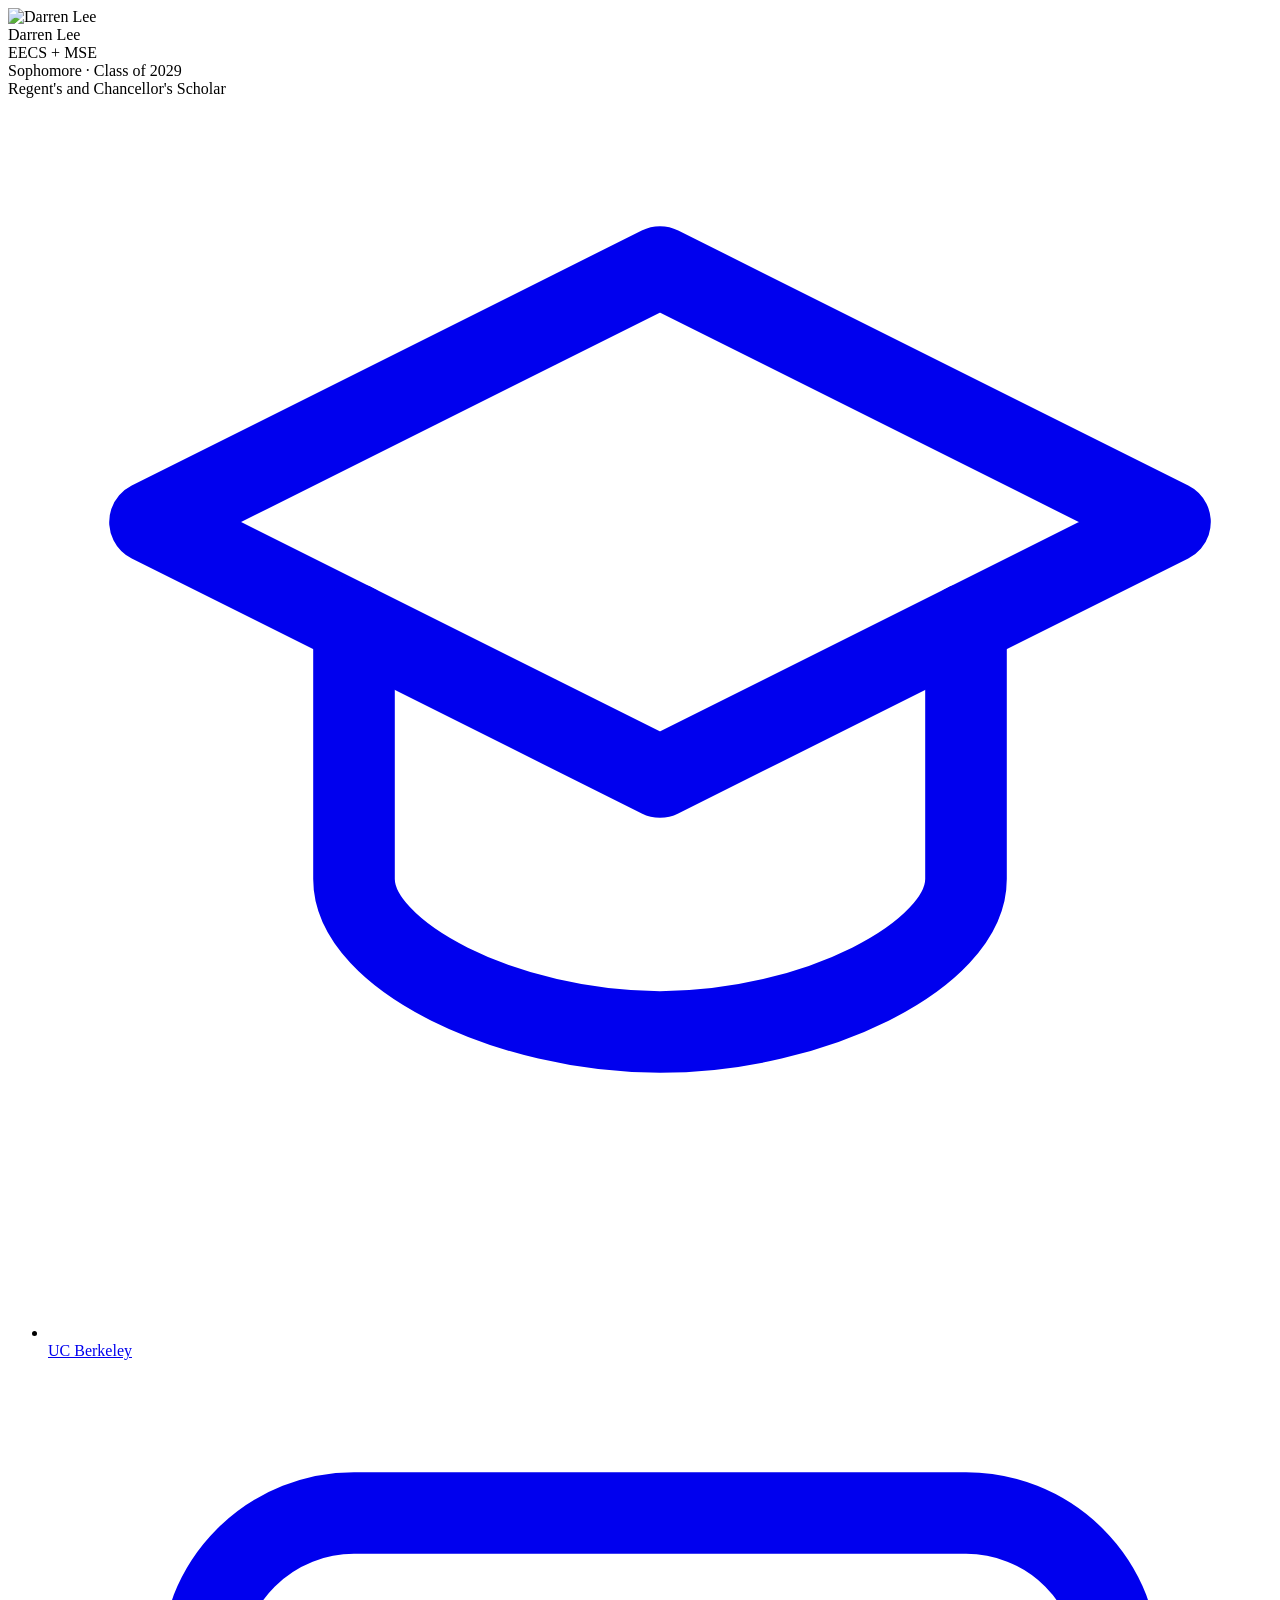
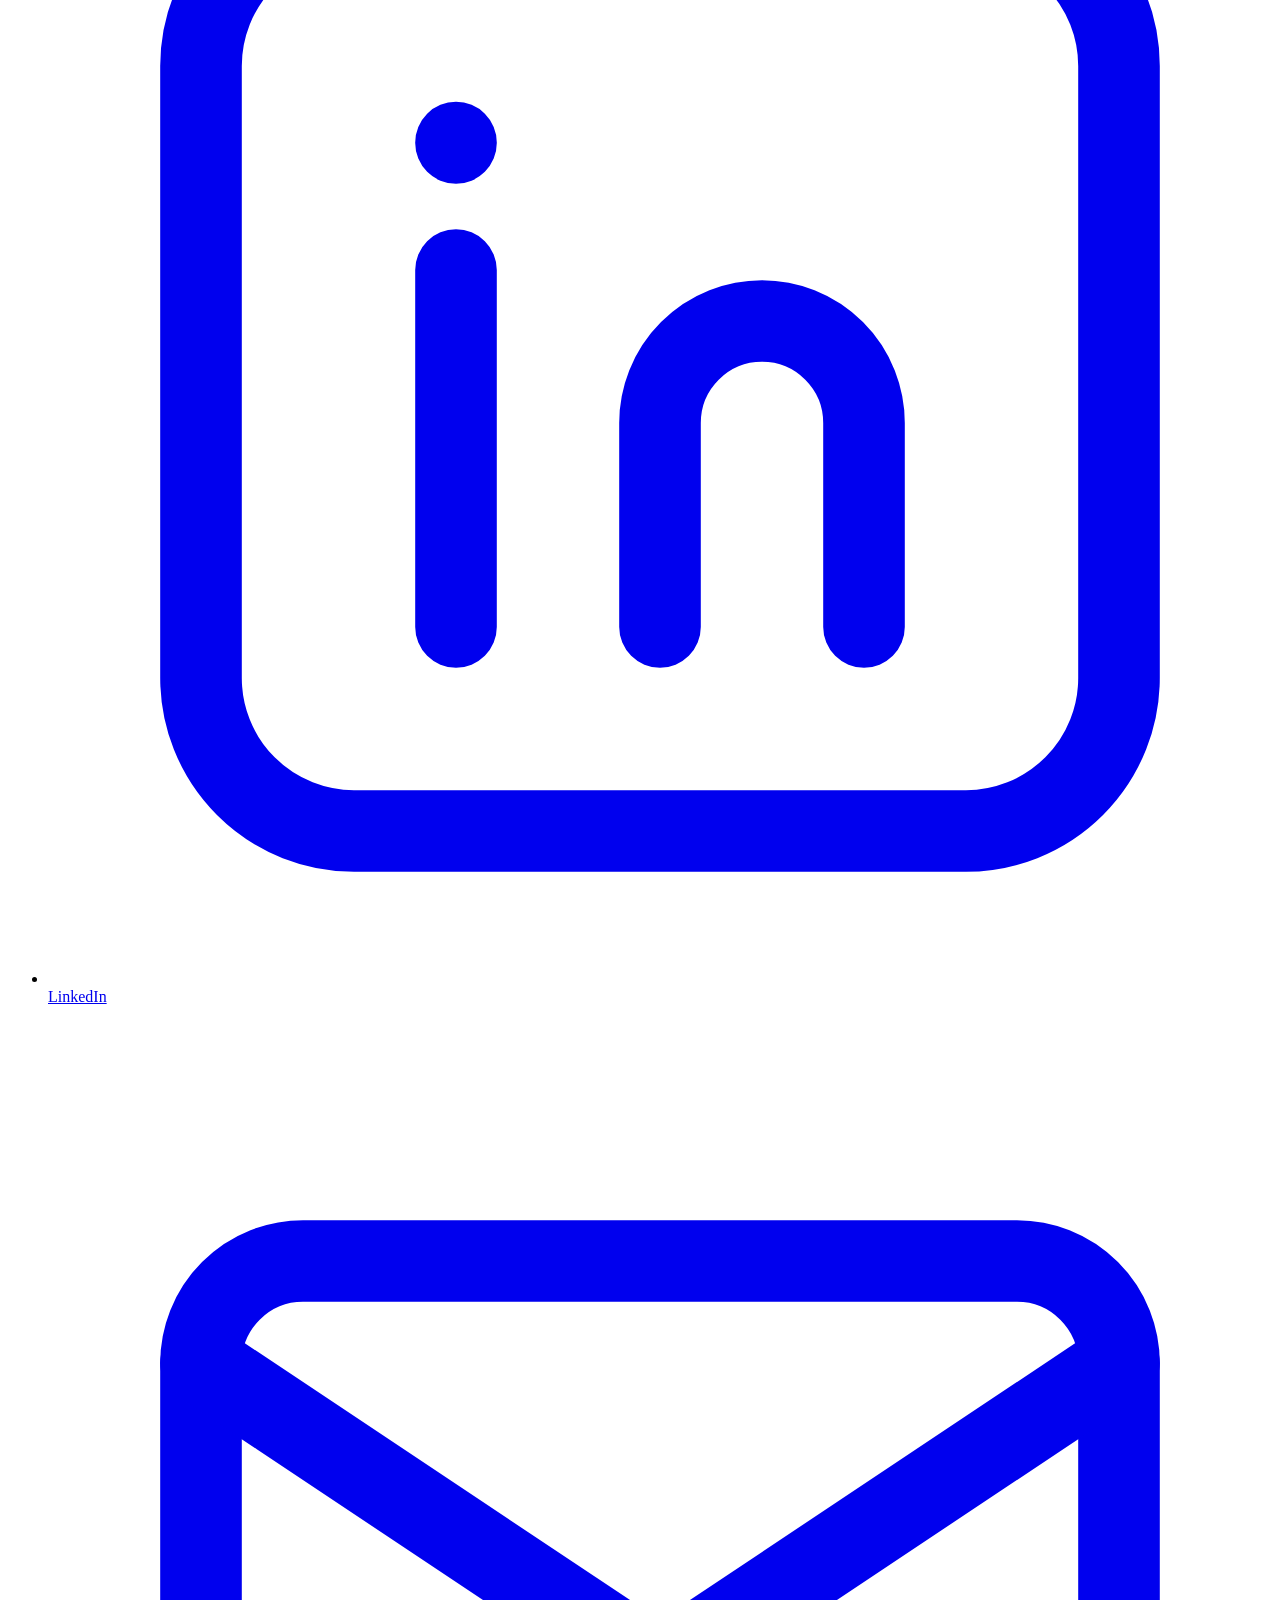
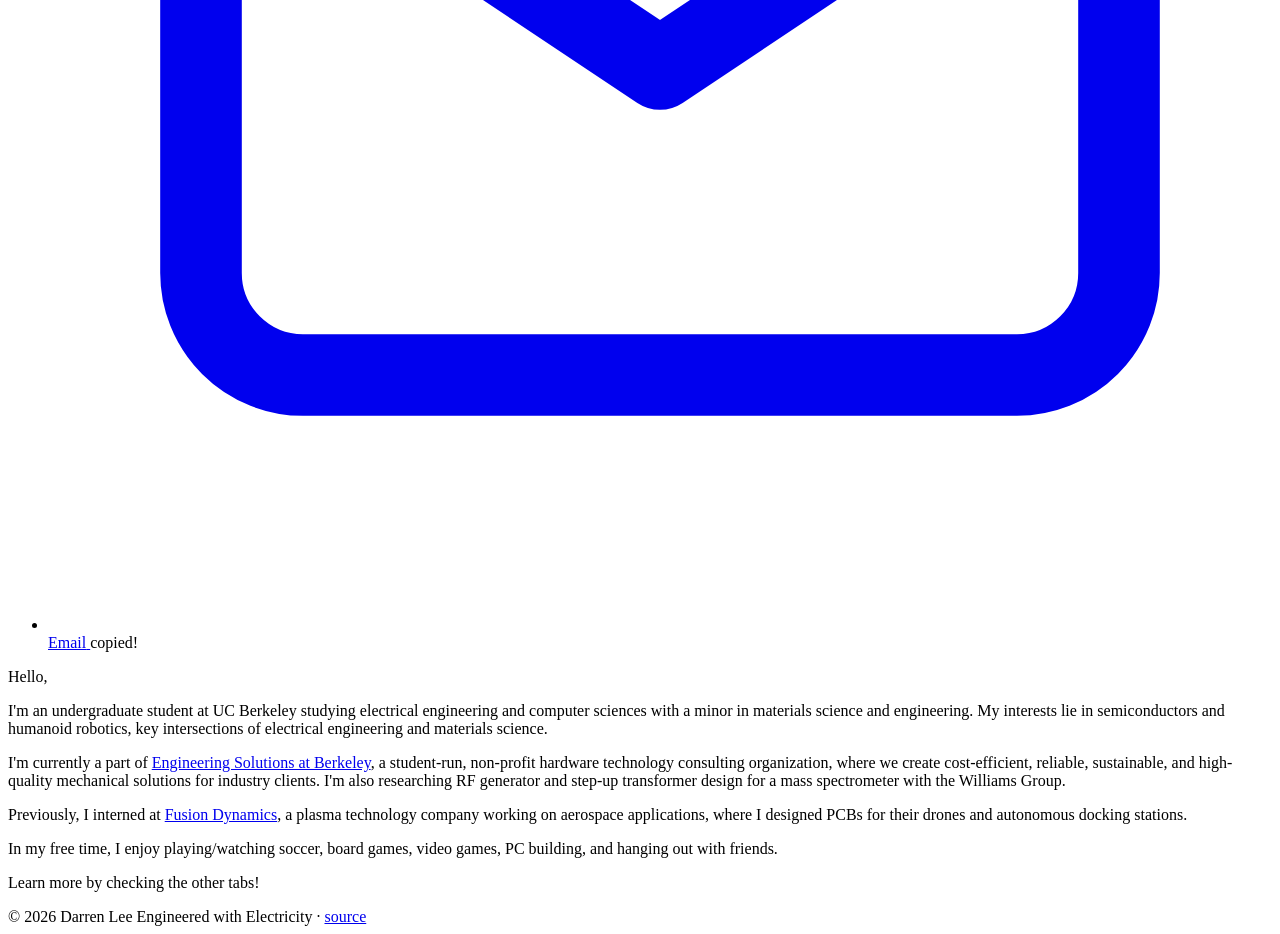
==== index.html @ 9ffaa774 "Fill in real About Me bio content Add bio paragraphs covering education, ESB/Williams Group research" ====
<!DOCTYPE html>
<html lang="en">
<head>
  <meta charset="UTF-8" />
  <meta name="viewport" content="width=device-width, initial-scale=1" />
  <title>Darren Lee - About Me</title>
  <meta name="description" content="Your Name — personal portfolio." />

  <link rel="preconnect" href="https://fonts.googleapis.com" />
  <link rel="preconnect" href="https://fonts.gstatic.com" crossorigin />
  <link rel="stylesheet"
        href="https://fonts.googleapis.com/css2?family=Montserrat:wght@600;700;800&family=Inter:wght@400;500;600&display=swap" />

  <link rel="stylesheet" href="css/styles.css" />
</head>

<body data-page="about">

  <!-- Nav is injected by /js/nav.js -->
  <div id="site-nav-mount"></div>

  <main class="page">
    <div class="about-grid">

      <!-- ───── SIDEBAR ───── -->
      <aside class="sidebar">
        <div class="photo">
          <img src="images/profile.jpg" alt="Darren Lee" />
        </div>

        <div>
          <div class="name">Darren Lee</div>
        </div>

        <div class="role">
          <div class="role-item">EECS + MSE</div>
          <div class="role-item">Sophomore · Class of 2029</div>
          <div class="role-item">Regent's and Chancellor's Scholar</div>
        </div>

        <ul class="socials">
          <li>
            <a href="https://www.berkeley.edu/" target="_blank" rel="noopener">
              <span class="icon" aria-hidden="true">
                <svg viewBox="0 0 24 24" fill="none" stroke="currentColor" stroke-width="1.6" stroke-linecap="round" stroke-linejoin="round"><path d="M12 3 2 8l10 5 10-5-10-5Z"/><path d="M6 10v5c0 1.5 3 3 6 3s6-1.5 6-3v-5"/></svg>
              </span>
              <span>UC Berkeley</span>
            </a>
          </li>
          <li>
            <a href="https://www.linkedin.com/in/darren-lee888" target="_blank" rel="noopener">
              <span class="icon" aria-hidden="true">
                <svg viewBox="0 0 24 24" fill="none" stroke="currentColor" stroke-width="1.6" stroke-linecap="round" stroke-linejoin="round"><rect x="3" y="3" width="18" height="18" rx="3"/><path d="M8 10v7M8 7.5v.01M12 17v-4a2 2 0 0 1 4 0v4M12 13v4"/></svg>
              </span>
              <span>LinkedIn</span>
            </a>
          </li>
          <li class="email-row">
            <a href="mailto:darren_plee@berkeley.edu" class="email-link" data-copy="darren_plee@berkeley.edu" aria-label="Copy email address">
              <span class="icon" aria-hidden="true">
                <svg viewBox="0 0 24 24" fill="none" stroke="currentColor" stroke-width="1.6" stroke-linecap="round" stroke-linejoin="round"><rect x="3" y="5" width="18" height="14" rx="2"/><path d="m3 7 9 6 9-6"/></svg>
              </span>
              <span>Email</span>
            </a>
            <span class="copy-toast" id="emailToast" role="status" aria-live="polite">copied!</span>
          </li>
        </ul>
      </aside>

      <!-- ───── CONTENT ───── -->
      <section class="about-content">
        <p class="hello">Hello,</p>

        <p>I'm an undergraduate student at UC Berkeley studying electrical engineering and computer sciences with a minor in materials science and engineering. My interests lie in semiconductors and humanoid robotics, key intersections of electrical engineering and materials science.</p>

        <p>I'm currently a part of <a class="inline-link" href="https://esberkeley.org/" target="_blank" rel="noopener">Engineering Solutions at Berkeley</a>, a student-run, non-profit hardware technology consulting organization, where we create cost-efficient, reliable, sustainable, and high-quality mechanical solutions for industry clients. I'm also researching RF generator and step-up transformer design for a mass spectrometer with the Williams Group.</p>

        <p>Previously, I interned at <a class="inline-link" href="https://fusiondynamicscorporation.com/" target="_blank" rel="noopener">Fusion Dynamics</a>, a plasma technology company working on aerospace applications, where I designed PCBs for their drones and autonomous docking stations.</p>

        <p>In my free time, I enjoy playing/watching soccer, board games, video games, PC building, and hanging out with friends.</p>

        <p class="closer">Learn more by checking the other tabs!</p>
      </section>

    </div>
  </main>

  <footer class="site-foot">
    <span>© 2026 Darren Lee</span>
    <span>Engineered with Electricity · <a href="#" target="_blank" rel="noopener">source</a></span>
  </footer>

  <script src="js/nav.js"></script>
  <script>
    (function () {
      const link = document.querySelector('a.email-link');
      const toast = document.getElementById('emailToast');
      if (!link || !toast) return;
      let hideTimer;

      link.addEventListener('click', async function (e) {
        e.preventDefault();
        const value = link.dataset.copy || '';
        try {
          if (navigator.clipboard && navigator.clipboard.writeText) {
            await navigator.clipboard.writeText(value);
          } else {
            const ta = document.createElement('textarea');
            ta.value = value;
            ta.setAttribute('readonly', '');
            ta.style.position = 'absolute';
            ta.style.left = '-9999px';
            document.body.appendChild(ta);
            ta.select();
            document.execCommand('copy');
            document.body.removeChild(ta);
          }
        } catch (err) { /* swallow */ }

        toast.classList.add('is-visible');
        clearTimeout(hideTimer);
        hideTimer = setTimeout(function () {
          toast.classList.remove('is-visible');
        }, 1400);
      });
    })();
  </script>
</body>
</html>
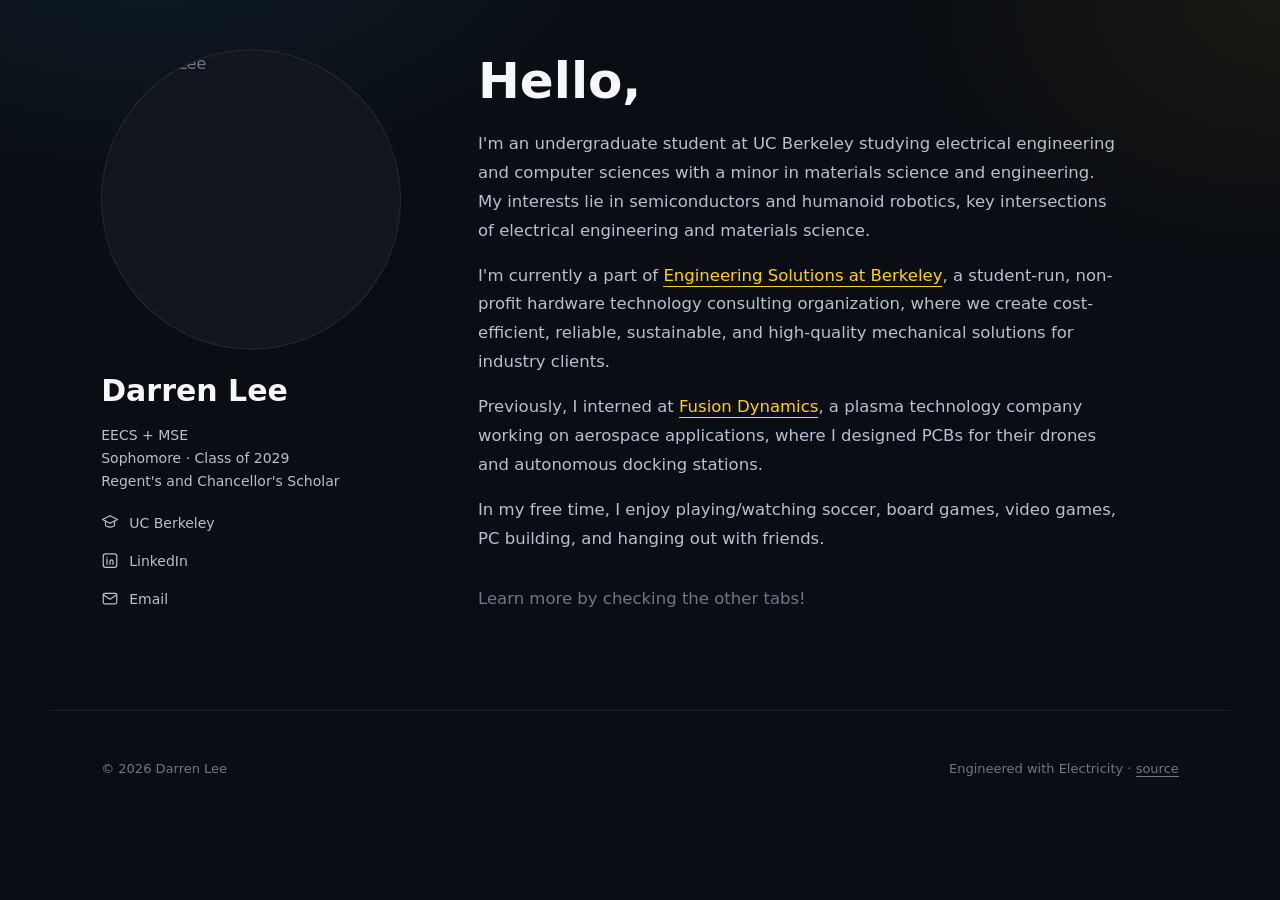
==== commit 7d9a1fbd: "Add 4 real projects with detail pages and cover images - ESB Modular Gripper: slides rendered from t" ====
--- a/index.html
+++ b/index.html
@@ -73,7 +73,7 @@
 
         <p>I'm an undergraduate student at UC Berkeley studying electrical engineering and computer sciences with a minor in materials science and engineering. My interests lie in semiconductors and humanoid robotics, key intersections of electrical engineering and materials science.</p>
 
-        <p>I'm currently a part of <a class="inline-link" href="https://esberkeley.org/" target="_blank" rel="noopener">Engineering Solutions at Berkeley</a>, a student-run, non-profit hardware technology consulting organization, where we create cost-efficient, reliable, sustainable, and high-quality mechanical solutions for industry clients. I'm also researching RF generator and step-up transformer design for a mass spectrometer with the Williams Group.</p>
+        <p>I'm currently a part of <a class="inline-link" href="https://esberkeley.org/" target="_blank" rel="noopener">Engineering Solutions at Berkeley</a>, a student-run, non-profit hardware technology consulting organization, where we create cost-efficient, reliable, sustainable, and high-quality mechanical solutions for industry clients.</p>
 
         <p>Previously, I interned at <a class="inline-link" href="https://fusiondynamicscorporation.com/" target="_blank" rel="noopener">Fusion Dynamics</a>, a plasma technology company working on aerospace applications, where I designed PCBs for their drones and autonomous docking stations.</p>
 
--- a/css/styles.css
+++ b/css/styles.css
@@ -0,0 +1,829 @@
+/* ============================================================
+   PORTFOLIO — design tokens
+   ------------------------------------------------------------
+   Dark, electric/thunder theme. Edit these variables to reskin
+   the whole site.
+   ============================================================ */
+
+:root {
+  /* Backgrounds */
+  --bg:            #0A0D13;   /* page background — near-black navy */
+  --bg-raised:     #12151d;   /* cards / boxed sections */
+  --bg-raised-2:   #171b25;
+
+  /* Text */
+  --text:          #B7C0D1;   /* body / sidebar text */
+  --text-heading:  #F5F7FA;   /* names, "Hello" — near white */
+  --text-muted:    #6E7787;   /* small / supporting text */
+  --rule:          rgba(255,255,255,0.09); /* hairline rules + borders */
+
+  /* Section / nav accent colors — electric / thunder palette */
+  --c-about:       #FFD400;   /* About Me   — electric yellow (lightning) */
+  --c-coursework:  #38BDF8;   /* Coursework — electric blue */
+  --c-projects:    #A78BFA;   /* Projects   — electric violet */
+  --c-resume:      #22D3EE;   /* Resume     — electric cyan */
+
+  /* Glow accents (box-shadows) */
+  --glow-blue:     rgba(56, 189, 248, 0.35);
+  --glow-yellow:   rgba(255, 212, 0, 0.30);
+
+  /* Fonts */
+  --font-display:        'Montserrat', system-ui, sans-serif; /* headings */
+  --font-display-chunky: 'Montserrat', system-ui, sans-serif; /* nav + big titles */
+  --font-sans:           'Inter', system-ui, sans-serif;      /* body */
+
+  /* Spacing scale */
+  --s-1:  4px;
+  --s-2:  8px;
+  --s-3:  12px;
+  --s-4:  16px;
+  --s-5:  24px;
+  --s-6:  32px;
+  --s-7:  48px;
+  --s-8:  64px;
+  --s-9:  96px;
+
+  /* Layout */
+  --page-max:      1180px;
+  --gutter:        clamp(20px, 4vw, 56px);
+  --sidebar-w:     300px;
+}
+
+/* ============================================================
+   RESET-ISH
+   ============================================================ */
+*, *::before, *::after { box-sizing: border-box; }
+html { -webkit-text-size-adjust: 100%; }
+body {
+  margin: 0;
+  background: var(--bg);
+  /* faint radial glow for a techy backdrop */
+  background-image:
+    radial-gradient(ellipse 900px 500px at 12% -10%, rgba(56,189,248,0.08), transparent 60%),
+    radial-gradient(ellipse 700px 500px at 100% 0%, rgba(255,212,0,0.06), transparent 55%);
+  background-repeat: no-repeat;
+  color: var(--text);
+  font-family: var(--font-sans);
+  font-size: 16px;
+  line-height: 1.6;
+  -webkit-font-smoothing: antialiased;
+  -moz-osx-font-smoothing: grayscale;
+}
+a { color: inherit; text-decoration: none; }
+img { max-width: 100%; display: block; }
+ul { list-style: none; padding: 0; margin: 0; }
+h1, h2, h3, h4, p { margin: 0; }
+
+/* ============================================================
+   TOP NAV (shared across all pages — injected by /js/nav.js)
+   Nav scrolls away with the page (not sticky).
+   ============================================================ */
+.site-nav {
+  border-bottom: 1px solid var(--rule);
+  background: var(--bg);
+}
+.nav-inner {
+  max-width: var(--page-max);
+  margin: 0 auto;
+  padding: 22px var(--gutter);
+  display: flex;
+  align-items: center;
+  justify-content: space-between;
+  gap: var(--s-5);
+}
+.nav-brand {
+  display: inline-flex;
+  align-items: center;
+  color: var(--text-heading);
+  line-height: 0;
+}
+
+/* pokeball ↔ thunderbolt-pokeball hover swap — both SVGs share one
+   bounding box so the circle silhouette is identical between states */
+.brand-icon {
+  position: relative;
+  width: 46px;
+  height: 46px;
+  display: inline-block;
+}
+.brand-icon svg {
+  position: absolute;
+  inset: 0;
+  width: 100%;
+  height: 100%;
+  display: block;
+  transition: opacity .22s ease, transform .22s ease, filter .22s ease;
+}
+.brand-icon .icon-pokeball {
+  opacity: 1;
+  transform: scale(1);
+}
+.brand-icon .icon-thunderball {
+  opacity: 0;
+  transform: scale(0.88) translateY(2px);
+}
+.nav-brand:hover .icon-pokeball {
+  opacity: 0;
+  transform: scale(0.9);
+}
+.nav-brand:hover .icon-thunderball {
+  opacity: 1;
+  transform: scale(1) translateY(0);
+  filter: drop-shadow(0 0 8px var(--glow-yellow));
+}
+
+.nav-links {
+  display: flex;
+  align-items: center;
+  gap: clamp(14px, 2.6vw, 30px);
+}
+.nav-link {
+  font-family: var(--font-display-chunky);
+  font-weight: 600;
+  font-size: 15px;
+  letter-spacing: 0.02em;
+  text-transform: lowercase;
+  padding: 8px 16px;
+  border-radius: 999px;
+  white-space: nowrap;
+  transition: background-color .18s ease, color .18s ease, box-shadow .18s ease;
+  background: transparent;
+}
+.nav-link:hover,
+.nav-link.is-active {
+  background: var(--link-c);
+  color: #04050a;
+  box-shadow: 0 0 18px -4px var(--link-c);
+}
+.nav-about      { --link-c: var(--c-about);      color: var(--c-about); }
+.nav-coursework { --link-c: var(--c-coursework); color: var(--c-coursework); }
+.nav-projects   { --link-c: var(--c-projects);   color: var(--c-projects); }
+.nav-resume     { --link-c: var(--c-resume);     color: var(--c-resume); }
+
+/* pokemon peeking over each nav tab on hover — anchored above the pill
+   so it never overlaps (and never blocks) the link text itself */
+.nav-item {
+  position: relative;
+  display: inline-flex;
+}
+.nav-peek {
+  position: absolute;
+  bottom: 100%;
+  left: 50%;
+  width: 28px;
+  height: 28px;
+  object-fit: contain;
+  transform: translate(-50%, 16px) scale(0.7);
+  opacity: 0;
+  pointer-events: none;
+  transition: opacity .2s ease, transform .2s ease;
+  z-index: 3;
+}
+.nav-item:hover .nav-peek {
+  opacity: 1;
+  transform: translate(-50%, 8px) scale(1);
+}
+
+/* ============================================================
+   PAGE SHELL
+   ============================================================ */
+.page {
+  max-width: var(--page-max);
+  margin: 0 auto;
+  padding: clamp(24px, 4vw, 48px) var(--gutter) var(--s-9);
+}
+
+.page-title {
+  font-family: var(--font-display-chunky);
+  font-weight: 800;
+  font-size: clamp(40px, 6vw, 68px);
+  line-height: 1.05;
+  letter-spacing: -0.01em;
+  text-transform: lowercase;
+  margin-bottom: var(--s-7);
+}
+.page-title.is-about      { color: var(--c-about); }
+.page-title.is-coursework { color: var(--c-coursework); }
+.page-title.is-projects   { color: var(--c-projects); }
+.page-title.is-resume     { color: var(--c-resume); }
+
+/* ============================================================
+   ABOUT ME / HOME — sidebar + content layout
+   ============================================================ */
+.about-grid {
+  display: grid;
+  grid-template-columns: var(--sidebar-w) 1fr;
+  gap: clamp(40px, 6vw, 80px);
+  align-items: start;
+}
+
+/* ---- Sidebar ---- */
+.sidebar {
+  position: sticky;
+  top: 110px;
+  display: flex;
+  flex-direction: column;
+  gap: var(--s-4);
+}
+.sidebar .photo {
+  width: 100%;
+  aspect-ratio: 1 / 1;
+  border-radius: 50%;
+  overflow: hidden;
+  background: var(--bg-raised);
+  border: 1px solid var(--rule);
+  display: flex;
+  align-items: center;
+  justify-content: center;
+  color: var(--text-muted);
+}
+.sidebar .photo img {
+  width: 100%; height: 100%;
+  object-fit: cover;
+  object-position: center 22%;
+}
+.sidebar .photo .photo-placeholder {
+  width: 42%;
+  height: 42%;
+  opacity: 0.5;
+}
+.sidebar .name {
+  font-family: var(--font-display);
+  font-weight: 700;
+  font-size: 30px;
+  line-height: 1.15;
+  color: var(--text-heading);
+  margin-top: var(--s-2);
+}
+.sidebar .role {
+  font-family: var(--font-sans);
+  font-size: 14px;
+  color: var(--text);
+  line-height: 1.5;
+}
+.sidebar .role-item + .role-item {
+  margin-top: 2px;
+}
+
+/* social icon links */
+.sidebar .socials {
+  display: flex;
+  flex-direction: column;
+  gap: var(--s-2);
+  margin-top: 0;
+}
+.sidebar .socials a {
+  display: flex;
+  align-items: center;
+  gap: 10px;
+  font-family: var(--font-sans);
+  font-size: 14px;
+  color: var(--text);
+  padding: 4px 0;
+  transition: color .15s ease;
+}
+.sidebar .socials a:hover { color: var(--c-about); }
+.sidebar .socials .icon {
+  width: 18px; height: 18px;
+  display: inline-flex; align-items: center; justify-content: center;
+  color: var(--text);
+  flex-shrink: 0;
+}
+.sidebar .socials .icon svg { width: 18px; height: 18px; }
+.sidebar .socials li.email-row { position: relative; }
+.sidebar .socials a.email-link { cursor: pointer; }
+.copy-toast {
+  position: absolute;
+  left: 28px;
+  top: calc(100% + 6px);
+  font-family: var(--font-sans);
+  font-size: 12px;
+  font-weight: 500;
+  letter-spacing: 0.01em;
+  color: var(--bg);
+  background: var(--c-about);
+  border-radius: 999px;
+  padding: 5px 12px;
+  box-shadow: 0 6px 16px -6px var(--glow-yellow);
+  pointer-events: none;
+  opacity: 0;
+  transform: translateY(-4px);
+  transition: opacity .18s ease, transform .18s ease;
+  white-space: nowrap;
+}
+.copy-toast.is-visible { opacity: 1; transform: translateY(0); }
+
+/* ---- Right content ---- */
+.about-content {
+  max-width: 640px;
+  padding-top: clamp(16px, 2.5vw, 40px);
+}
+.about-content .hello {
+  font-family: var(--font-display);
+  font-weight: 700;
+  font-size: clamp(36px, 5vw, 50px);
+  line-height: 1;
+  color: var(--text-heading);
+  margin-bottom: var(--s-5);
+}
+.about-content p {
+  font-family: var(--font-sans);
+  font-size: 16.5px;
+  color: var(--text);
+  line-height: 1.75;
+}
+.about-content p + p { margin-top: var(--s-4); }
+.about-content strong {
+  font-weight: 600;
+  color: var(--text-heading);
+}
+.about-content a.inline-link {
+  color: var(--c-about);
+  border-bottom: 1px solid currentColor;
+  padding-bottom: 1px;
+}
+.about-content a.inline-link:hover { opacity: 0.75; }
+
+.pd-text a.inline-link,
+.proj-section a.inline-link {
+  color: var(--c-projects);
+  border-bottom: 1px solid currentColor;
+  padding-bottom: 1px;
+}
+.pd-text a.inline-link:hover,
+.proj-section a.inline-link:hover { opacity: 0.75; }
+
+.about-content .closer {
+  margin-top: var(--s-6);
+  color: var(--text-muted);
+}
+
+/* ============================================================
+   COURSEWORK PAGE
+   ============================================================ */
+body[data-page="coursework"] main.page,
+body[data-page="about"] main.page {
+  padding-top: var(--s-5);
+}
+.coursework-title {
+  font-family: var(--font-display);
+  font-size: clamp(36px, 5vw, 50px);
+  line-height: 1.05;
+  color: var(--text-heading);
+  margin-bottom: var(--s-6);
+  font-weight: 700;
+}
+.coursework-list {
+  display: flex;
+  flex-direction: column;
+  gap: var(--s-6);
+}
+.coursework-semester {
+  display: flex;
+  flex-direction: column;
+  gap: var(--s-3);
+}
+.coursework-semester .term {
+  font-family: var(--font-sans);
+  font-size: 17px;
+  font-weight: 700;
+  color: var(--c-coursework);
+  letter-spacing: 0.005em;
+}
+.coursework-semester ul {
+  display: flex;
+  flex-direction: column;
+  gap: 10px;
+  padding-left: 0;
+}
+.coursework-semester li {
+  font-family: var(--font-sans);
+  font-size: 16px;
+  line-height: 1.6;
+  color: var(--text);
+  padding-left: 22px;
+  position: relative;
+}
+.coursework-semester li::before {
+  content: "";
+  position: absolute;
+  left: 6px;
+  top: 0.7em;
+  width: 5px;
+  height: 5px;
+  border-radius: 50%;
+  background: var(--c-coursework);
+}
+.coursework-semester li .code {
+  font-weight: 600;
+  color: var(--text-heading);
+}
+
+/* ============================================================
+   PROJECTS PAGE
+   ============================================================ */
+body[data-page="projects"] main.page {
+  max-width: 1400px;
+  padding-top: clamp(40px, 5vw, 64px);
+}
+.projects-grid {
+  display: grid;
+  grid-template-columns: repeat(3, 1fr);
+  gap: clamp(14px, 1.6vw, 22px);
+}
+.project-tile {
+  position: relative;
+  aspect-ratio: 1 / 1;
+  overflow: hidden;
+  background: var(--bg-raised);
+  border: 1px solid var(--rule);
+  border-radius: 10px;
+  display: block;
+  color: #fff;
+  text-decoration: none;
+  isolation: isolate;
+}
+.project-tile .ph,
+.project-tile img.cover {
+  position: absolute;
+  inset: 0;
+  width: 100%; height: 100%;
+  object-fit: cover;
+  z-index: 0;
+  transition: filter .35s ease, transform .6s ease;
+}
+.project-tile .ph {
+  background: var(--bg-raised);
+  display: flex;
+  align-items: center;
+  justify-content: center;
+  font-family: var(--font-sans);
+  font-size: 12px;
+  color: var(--text-muted);
+  text-align: center;
+  padding: var(--s-3);
+}
+.project-tile .overlay {
+  position: absolute;
+  inset: 0;
+  background: rgba(6, 8, 12, 0.0);
+  display: flex;
+  flex-direction: column;
+  align-items: center;
+  justify-content: center;
+  text-align: center;
+  padding: var(--s-5);
+  opacity: 0;
+  transition: opacity .3s ease, background-color .3s ease;
+  z-index: 1;
+}
+.project-tile:hover .overlay,
+.project-tile:focus-visible .overlay {
+  opacity: 1;
+  background: rgba(6, 8, 12, 0.75);
+}
+.project-tile:hover .ph,
+.project-tile:hover img.cover {
+  filter: brightness(0.55);
+  transform: scale(1.03);
+}
+.project-tile .pt-name {
+  font-family: var(--font-display);
+  font-size: clamp(20px, 2.2vw, 26px);
+  line-height: 1.1;
+  color: #fff;
+  font-weight: 700;
+  margin-bottom: 10px;
+}
+.project-tile .pt-date {
+  font-family: var(--font-sans);
+  font-size: 12px;
+  letter-spacing: 0.22em;
+  text-transform: uppercase;
+  color: var(--c-projects);
+}
+
+@media (max-width: 820px) {
+  .projects-grid { grid-template-columns: repeat(2, 1fr); }
+}
+@media (max-width: 520px) {
+  .projects-grid { grid-template-columns: 1fr; }
+}
+
+/* ============================================================
+   PROJECT DETAIL PAGE (per-project subpages in /projects/)
+   ============================================================ */
+.pd-head {
+  margin-bottom: clamp(24px, 3vw, 40px);
+}
+.pd-eyebrow {
+  font-family: var(--font-display);
+  font-size: clamp(20px, 2vw, 26px);
+  line-height: 1.15;
+  color: var(--text-heading);
+  font-weight: 700;
+}
+.pd-eyebrow .sub {
+  color: var(--text-muted);
+  font-style: italic;
+  font-weight: 400;
+  font-size: 0.85em;
+}
+
+.pd-media {
+  display: grid;
+  grid-template-columns: 1.15fr 1fr;
+  gap: clamp(16px, 2vw, 28px);
+  margin-bottom: clamp(28px, 4vw, 44px);
+  align-items: start;
+}
+.pd-video {
+  position: relative;
+  aspect-ratio: 16 / 10;
+  background: #000;
+  overflow: hidden;
+  border-radius: 20px;
+  box-shadow:
+    0 0 0 1px rgba(56, 189, 248, 0.25),
+    0 0 28px var(--glow-blue),
+    0 14px 38px -6px rgba(56, 189, 248, 0.35);
+}
+.pd-video iframe {
+  position: absolute;
+  inset: 0;
+  width: 100%;
+  height: 100%;
+  border: 0;
+  display: block;
+}
+.pd-images {
+  display: flex;
+  flex-direction: column;
+  gap: clamp(28px, 3vw, 44px);
+}
+.pd-img {
+  width: 100%;
+  height: auto;
+  display: block;
+  background: var(--bg-raised);
+  border-radius: 16px;
+  box-shadow:
+    0 0 0 1px rgba(56, 189, 248, 0.22),
+    0 0 22px rgba(56, 189, 248, 0.28),
+    0 12px 30px -6px rgba(56, 189, 248, 0.35);
+}
+.pd-img-1 { align-self: center; width: 88%; }
+.pd-img-2 { align-self: center; width: 100%; }
+
+.pd-text {
+  max-width: 980px;
+  border: 1px solid var(--rule);
+  background: var(--bg-raised);
+  padding: clamp(24px, 3vw, 36px) clamp(24px, 3vw, 40px);
+  border-radius: 8px;
+  display: flex;
+  flex-direction: column;
+  gap: var(--s-4);
+}
+.pd-text p {
+  font-family: var(--font-sans);
+  font-size: 16px;
+  line-height: 1.75;
+  color: var(--text);
+  margin: 0;
+}
+.pd-back {
+  display: inline-flex;
+  align-items: center;
+  gap: 6px;
+  font-family: var(--font-sans);
+  font-size: 14px;
+  color: var(--text);
+  margin-top: clamp(28px, 4vw, 44px);
+  transition: color .15s ease;
+}
+.pd-back:hover { color: var(--c-projects); }
+
+@media (max-width: 820px) {
+  .pd-media { grid-template-columns: 1fr; }
+  .pd-img-1, .pd-img-2 { width: 100%; }
+}
+
+/* ============================================================
+   PROJECT SUBPAGE — SHARED SECTION SYSTEM
+   ============================================================ */
+.proj-img {
+  width: 100%;
+  height: auto;
+  display: block;
+  background: transparent;
+  border-radius: 16px;
+  box-shadow:
+    0 0 0 1px rgba(56, 189, 248, 0.22),
+    0 0 22px rgba(56, 189, 248, 0.28),
+    0 12px 30px -6px rgba(56, 189, 248, 0.35);
+}
+
+.proj-section { margin-top: clamp(48px, 6vw, 80px); }
+.proj-section + .proj-section {
+  border-top: 1px solid var(--rule);
+  padding-top: clamp(40px, 5vw, 64px);
+}
+.proj-section.proj-hero { margin-top: clamp(16px, 2vw, 24px); }
+
+.proj-kicker {
+  font-family: var(--font-sans);
+  font-size: 12px;
+  letter-spacing: 0.22em;
+  text-transform: uppercase;
+  color: var(--text-muted);
+  margin-bottom: var(--s-3);
+}
+.proj-section h2 {
+  font-family: var(--font-display);
+  font-size: clamp(26px, 3.2vw, 36px);
+  color: var(--text-heading);
+  margin: 0 0 var(--s-2) 0;
+  line-height: 1.1;
+  font-weight: 700;
+}
+.proj-section p {
+  font-family: var(--font-sans);
+  font-size: 16px;
+  line-height: 1.75;
+  color: var(--text);
+  margin: 0;
+}
+.proj-section p + p { margin-top: var(--s-4); }
+.proj-section .gap { height: clamp(20px, 3vw, 32px); }
+
+.proj-hero-figure {
+  margin-bottom: clamp(24px, 3vw, 36px);
+  display: flex;
+  justify-content: center;
+}
+.proj-hero-figure .proj-img {
+  max-height: 540px;
+  width: auto;
+  max-width: 100%;
+}
+
+.proj-blurb {
+  border: 1px solid var(--rule);
+  background: var(--bg-raised);
+  border-radius: 8px;
+  padding: clamp(24px, 3vw, 36px) clamp(24px, 3vw, 40px);
+}
+
+.proj-grid-2 {
+  display: grid;
+  grid-template-columns: 1fr 1fr;
+  gap: clamp(20px, 2.4vw, 32px);
+  align-items: center;
+}
+.proj-grid-2 .proj-img { max-height: 420px; width: auto; margin: 0 auto; }
+
+.proj-split {
+  display: grid;
+  grid-template-columns: 1.1fr 1fr;
+  gap: clamp(28px, 4vw, 56px);
+  align-items: center;
+  margin-top: clamp(20px, 3vw, 32px);
+}
+.proj-split.reverse { grid-template-columns: 1fr 1.1fr; }
+.proj-split.reverse .proj-media { order: 2; }
+.proj-media { display: flex; justify-content: center; }
+.proj-media .proj-img { max-height: 380px; width: auto; }
+
+@media (max-width: 820px) {
+  .proj-split,
+  .proj-split.reverse { grid-template-columns: 1fr; }
+  .proj-split.reverse .proj-media { order: 0; }
+  .proj-grid-2 { grid-template-columns: 1fr; }
+}
+
+/* ============================================================
+   RESUME PAGE
+   ============================================================ */
+body[data-page="resume"] main.page {
+  max-width: 900px;
+  padding-top: clamp(28px, 4vw, 48px);
+  padding-bottom: clamp(40px, 5vw, 64px);
+}
+.resume-head {
+  display: flex;
+  align-items: baseline;
+  justify-content: space-between;
+  gap: var(--s-4);
+  margin-bottom: clamp(14px, 1.8vw, 22px);
+  flex-wrap: wrap;
+}
+.resume-head .title {
+  font-family: var(--font-display);
+  font-size: clamp(22px, 2.2vw, 28px);
+  line-height: 1.1;
+  color: var(--text-heading);
+  font-weight: 700;
+}
+.resume-head .meta {
+  font-family: var(--font-sans);
+  font-size: 11px;
+  letter-spacing: 0.14em;
+  text-transform: uppercase;
+  color: var(--text-muted);
+  display: inline-flex;
+  align-items: center;
+  gap: 14px;
+}
+.resume-head .meta a {
+  color: var(--c-resume);
+  border-bottom: 1px solid currentColor;
+  padding-bottom: 1px;
+  transition: opacity .15s ease;
+}
+.resume-head .meta a:hover { opacity: 0.75; }
+.resume-head .meta .dot {
+  width: 3px; height: 3px;
+  border-radius: 50%;
+  background: currentColor;
+  display: inline-block;
+  opacity: 0.6;
+}
+.resume-frame {
+  width: 100%;
+  height: calc(100vh - 160px);
+  min-height: 900px;
+  border: 1px solid var(--rule);
+  border-radius: 10px;
+  background: var(--bg-raised);
+  overflow: hidden;
+  box-shadow:
+    0 0 0 1px rgba(34, 211, 238, 0.12),
+    0 18px 40px -22px rgba(34, 211, 238, 0.25);
+}
+.resume-frame iframe {
+  display: block;
+  width: 100%;
+  height: 100%;
+  border: 0;
+  background: var(--bg-raised);
+}
+.resume-empty {
+  display: flex;
+  align-items: center;
+  justify-content: center;
+  height: 100%;
+  color: var(--text-muted);
+  font-family: var(--font-sans);
+  font-size: 14px;
+  text-align: center;
+  padding: var(--s-6);
+}
+@media (max-width: 640px) {
+  .resume-frame { min-height: 480px; }
+}
+
+/* ============================================================
+   FOOTER
+   ============================================================ */
+.site-foot {
+  width: 100%;
+  max-width: var(--page-max);
+  margin: 0 auto;
+  padding: var(--s-7) var(--gutter) var(--s-6);
+  border-top: 1px solid var(--rule);
+  font-family: var(--font-sans);
+  font-size: 13px;
+  color: var(--text-muted);
+  display: flex;
+  justify-content: space-between;
+  gap: var(--s-4);
+  flex-wrap: wrap;
+}
+.site-foot a { color: var(--text-muted); border-bottom: 1px solid currentColor; }
+.site-foot a:hover { color: var(--c-about); }
+
+/* ============================================================
+   RESPONSIVE
+   ============================================================ */
+@media (max-width: 820px) {
+  .about-grid {
+    grid-template-columns: 1fr;
+    gap: var(--s-7);
+  }
+  .sidebar {
+    position: static;
+    max-width: 320px;
+  }
+  .nav-inner {
+    flex-direction: column;
+    align-items: flex-start;
+    gap: var(--s-3);
+    padding: 18px var(--gutter);
+  }
+  .nav-links {
+    width: 100%;
+    overflow-x: auto;
+    padding-bottom: 2px;
+  }
+}
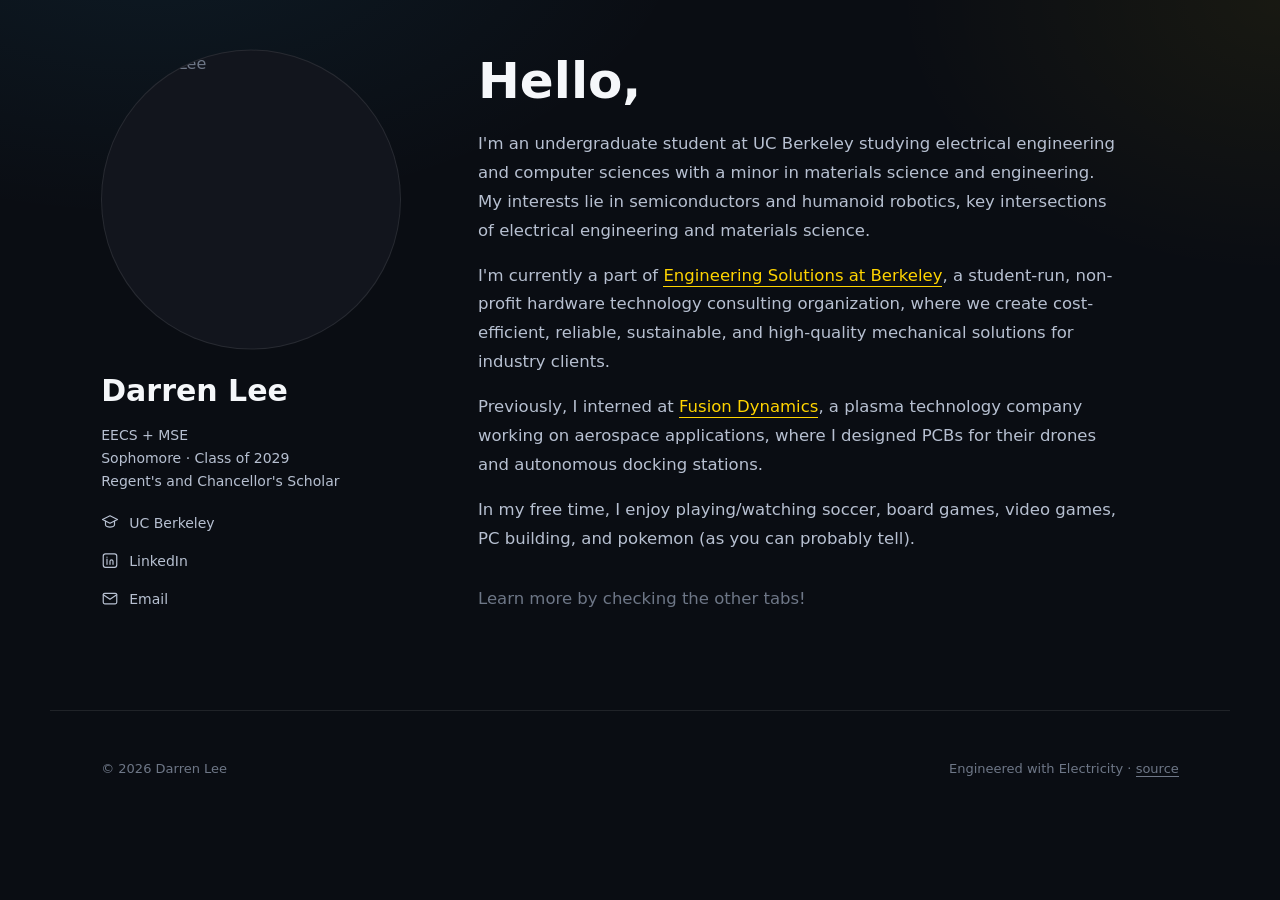
==== commit c622f857: "Reorder projects grid, tweak About Me free-time line - Move Precision Focus Actuator to row 1, ESB M" ====
--- a/index.html
+++ b/index.html
@@ -77,7 +77,7 @@
 
         <p>Previously, I interned at <a class="inline-link" href="https://fusiondynamicscorporation.com/" target="_blank" rel="noopener">Fusion Dynamics</a>, a plasma technology company working on aerospace applications, where I designed PCBs for their drones and autonomous docking stations.</p>
 
-        <p>In my free time, I enjoy playing/watching soccer, board games, video games, PC building, and hanging out with friends.</p>
+        <p>In my free time, I enjoy playing/watching soccer, board games, video games, PC building, and pokemon (as you can probably tell).</p>
 
         <p class="closer">Learn more by checking the other tabs!</p>
       </section>
--- a/css/styles.css
+++ b/css/styles.css
@@ -576,7 +576,6 @@
 .pd-img-2 { align-self: center; width: 100%; }
 
 .pd-text {
-  max-width: 980px;
   border: 1px solid var(--rule);
   background: var(--bg-raised);
   padding: clamp(24px, 3vw, 36px) clamp(24px, 3vw, 40px);
@@ -591,6 +590,11 @@
   line-height: 1.75;
   color: var(--text);
   margin: 0;
+}
+.pd-text p.pd-note {
+  font-size: 14px;
+  font-style: italic;
+  color: var(--text-muted);
 }
 .pd-back {
   display: inline-flex;
@@ -659,13 +663,6 @@
 
 .proj-hero-figure {
   margin-bottom: clamp(24px, 3vw, 36px);
-  display: flex;
-  justify-content: center;
-}
-.proj-hero-figure .proj-img {
-  max-height: 540px;
-  width: auto;
-  max-width: 100%;
 }
 
 .proj-blurb {
@@ -680,6 +677,7 @@
   grid-template-columns: 1fr 1fr;
   gap: clamp(20px, 2.4vw, 32px);
   align-items: center;
+  margin-bottom: clamp(24px, 3vw, 36px);
 }
 .proj-grid-2 .proj-img { max-height: 420px; width: auto; margin: 0 auto; }
 
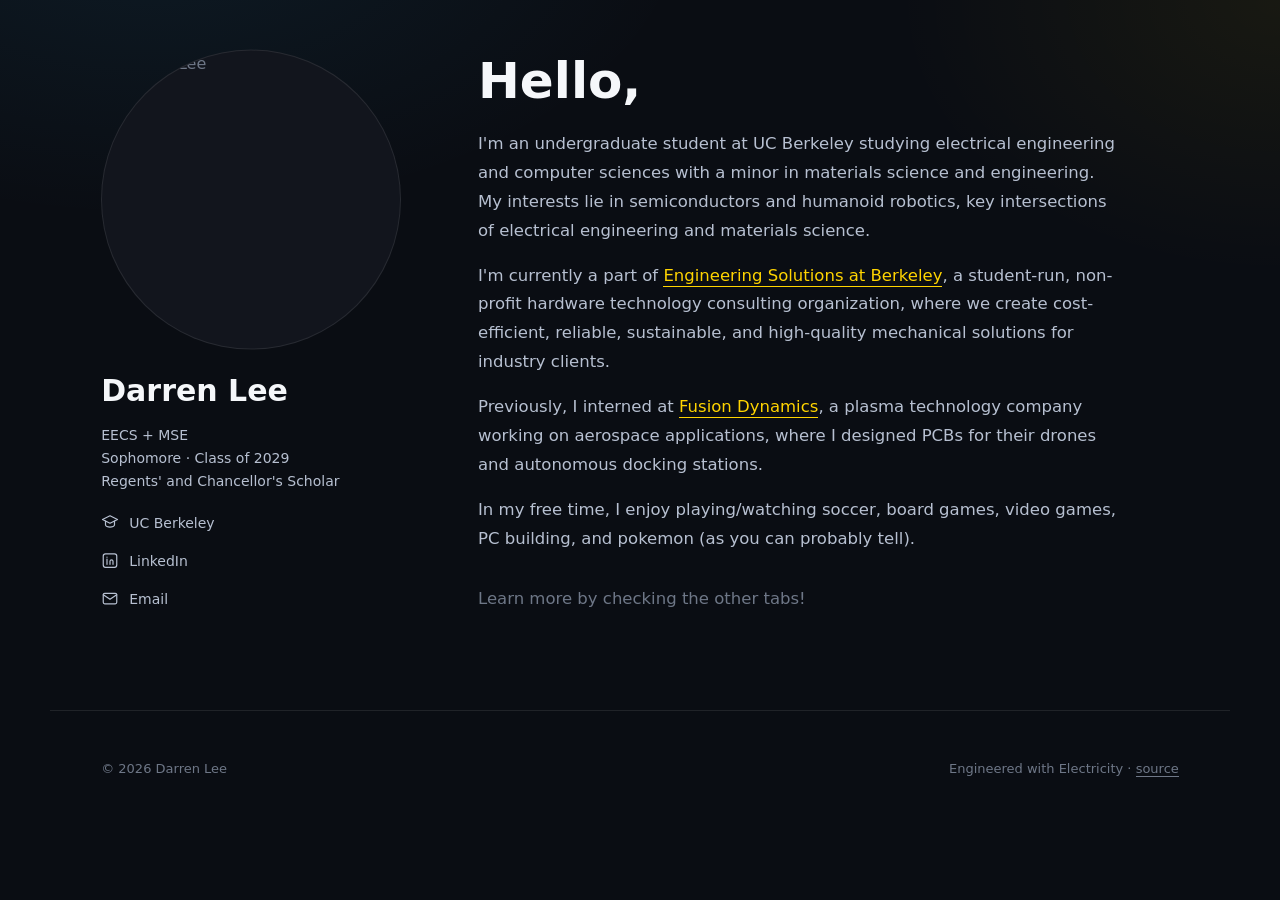
==== commit da6c7528: "Sync project pages with current resume, add Two-Way Pager - RF Generator: reframe transformer result" ====
--- a/index.html
+++ b/index.html
@@ -11,7 +11,7 @@
   <link rel="stylesheet"
         href="https://fonts.googleapis.com/css2?family=Montserrat:wght@600;700;800&family=Inter:wght@400;500;600&display=swap" />
 
-  <link rel="stylesheet" href="css/styles.css" />
+  <link rel="stylesheet" href="css/styles.css?v=20261022" />
 </head>
 
 <body data-page="about">
@@ -35,7 +35,7 @@
         <div class="role">
           <div class="role-item">EECS + MSE</div>
           <div class="role-item">Sophomore · Class of 2029</div>
-          <div class="role-item">Regent's and Chancellor's Scholar</div>
+          <div class="role-item">Regents' and Chancellor's Scholar</div>
         </div>
 
         <ul class="socials">
--- a/css/styles.css
+++ b/css/styles.css
@@ -495,6 +495,13 @@
   font-weight: 700;
   margin-bottom: 10px;
 }
+.project-tile .pt-teaser {
+  font-family: var(--font-sans);
+  font-size: 13px;
+  line-height: 1.45;
+  color: rgba(255, 255, 255, 0.85);
+  margin-bottom: 12px;
+}
 .project-tile .pt-date {
   font-family: var(--font-sans);
   font-size: 12px;
@@ -595,6 +602,56 @@
   font-size: 14px;
   font-style: italic;
   color: var(--text-muted);
+}
+.pd-text p.pd-lead,
+.pd-head p.pd-lead {
+  margin: var(--s-3) 0 0 0;
+  font-family: var(--font-display);
+  font-size: clamp(18px, 1.7vw, 22px);
+  line-height: 1.4;
+  font-style: italic;
+  font-weight: 600;
+  color: var(--text-heading);
+}
+.pd-text p.pd-subhead {
+  font-size: 21px;
+  font-style: normal;
+  font-weight: 600;
+  color: var(--text-heading);
+  text-decoration: underline;
+  text-underline-offset: 4px;
+}
+.pd-head p.pd-role {
+  margin: var(--s-2) 0 0 0;
+  font-family: var(--font-sans);
+  font-size: 14px;
+  color: var(--text-muted);
+}
+.pd-text ul {
+  list-style: disc;
+  padding-left: 1.4em;
+  display: flex;
+  flex-direction: column;
+  gap: var(--s-2);
+}
+.pd-text li {
+  font-family: var(--font-sans);
+  font-size: 16px;
+  line-height: 1.6;
+  color: var(--text);
+}
+.pd-text figure {
+  margin: 0;
+  display: flex;
+  flex-direction: column;
+  gap: var(--s-2);
+}
+.pd-text figcaption {
+  font-family: var(--font-sans);
+  font-size: 14px;
+  font-style: italic;
+  color: var(--text-muted);
+  text-align: center;
 }
 .pd-back {
   display: inline-flex;
